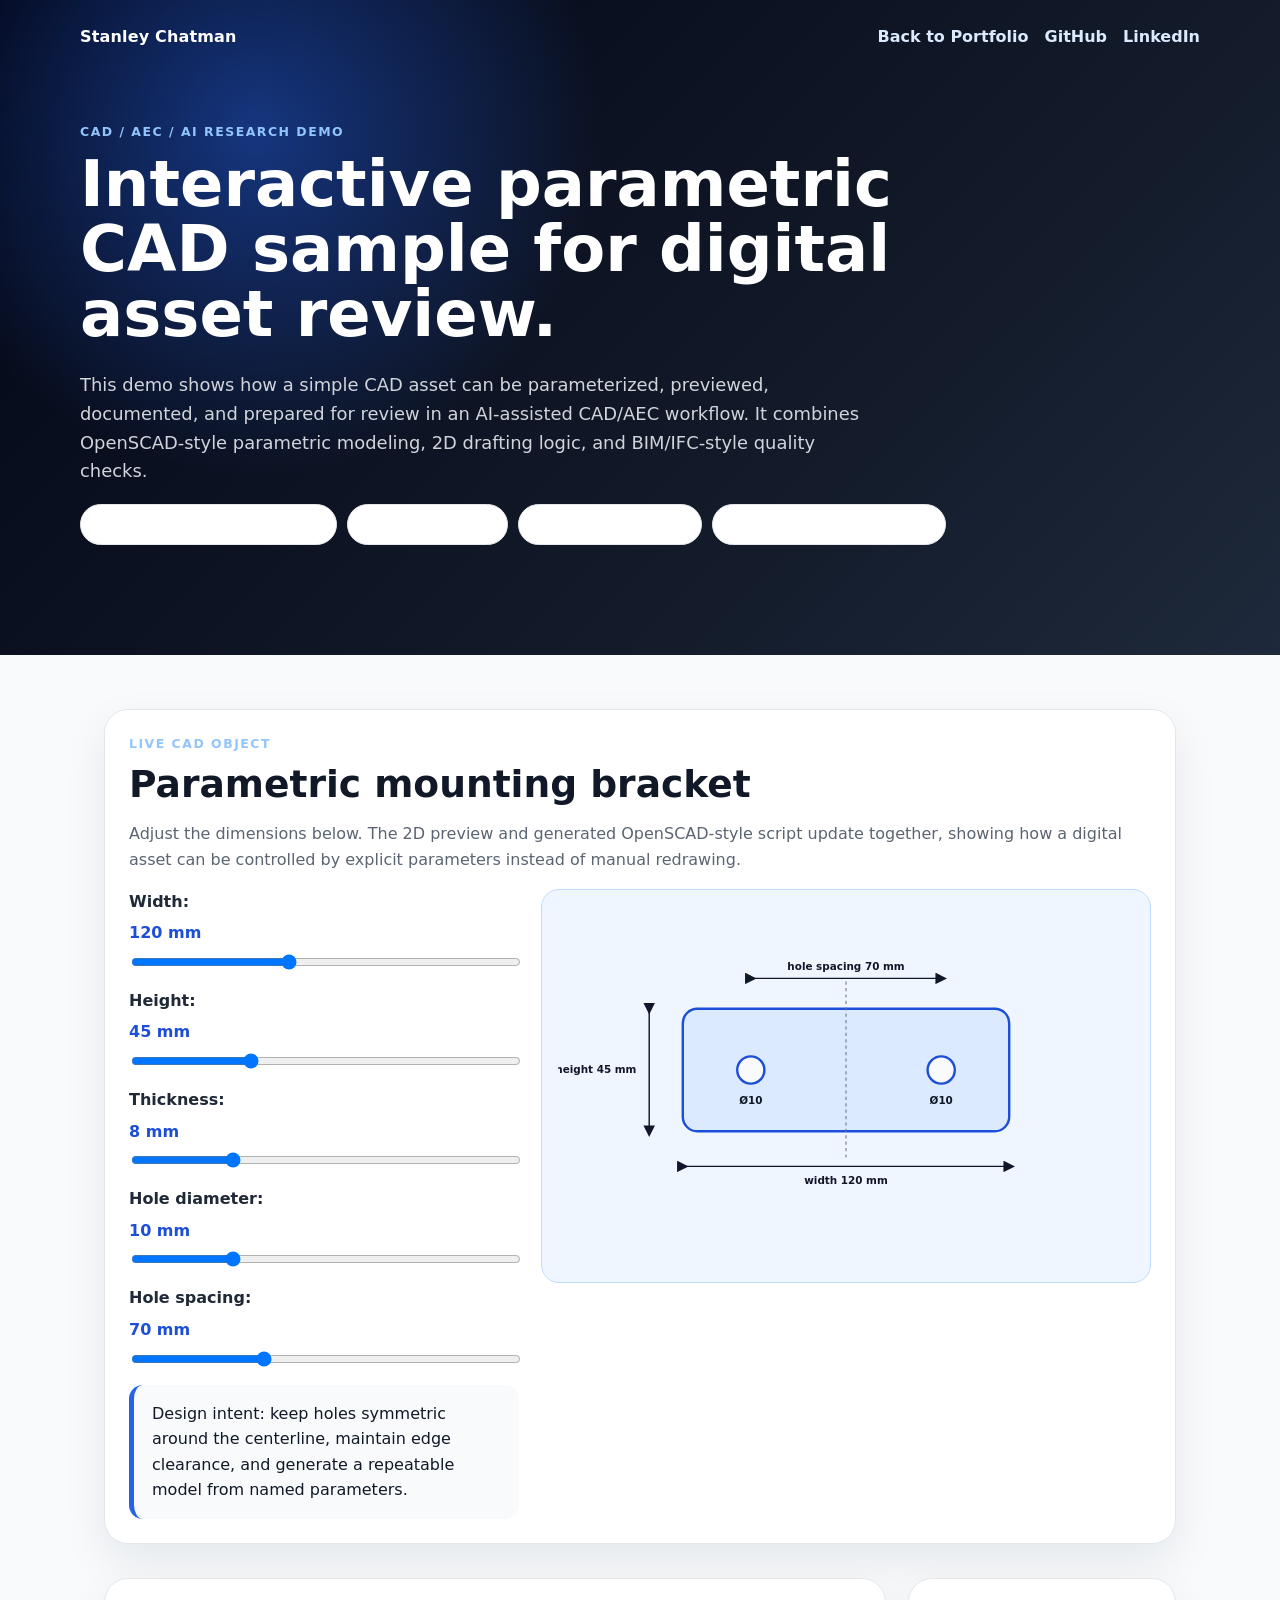
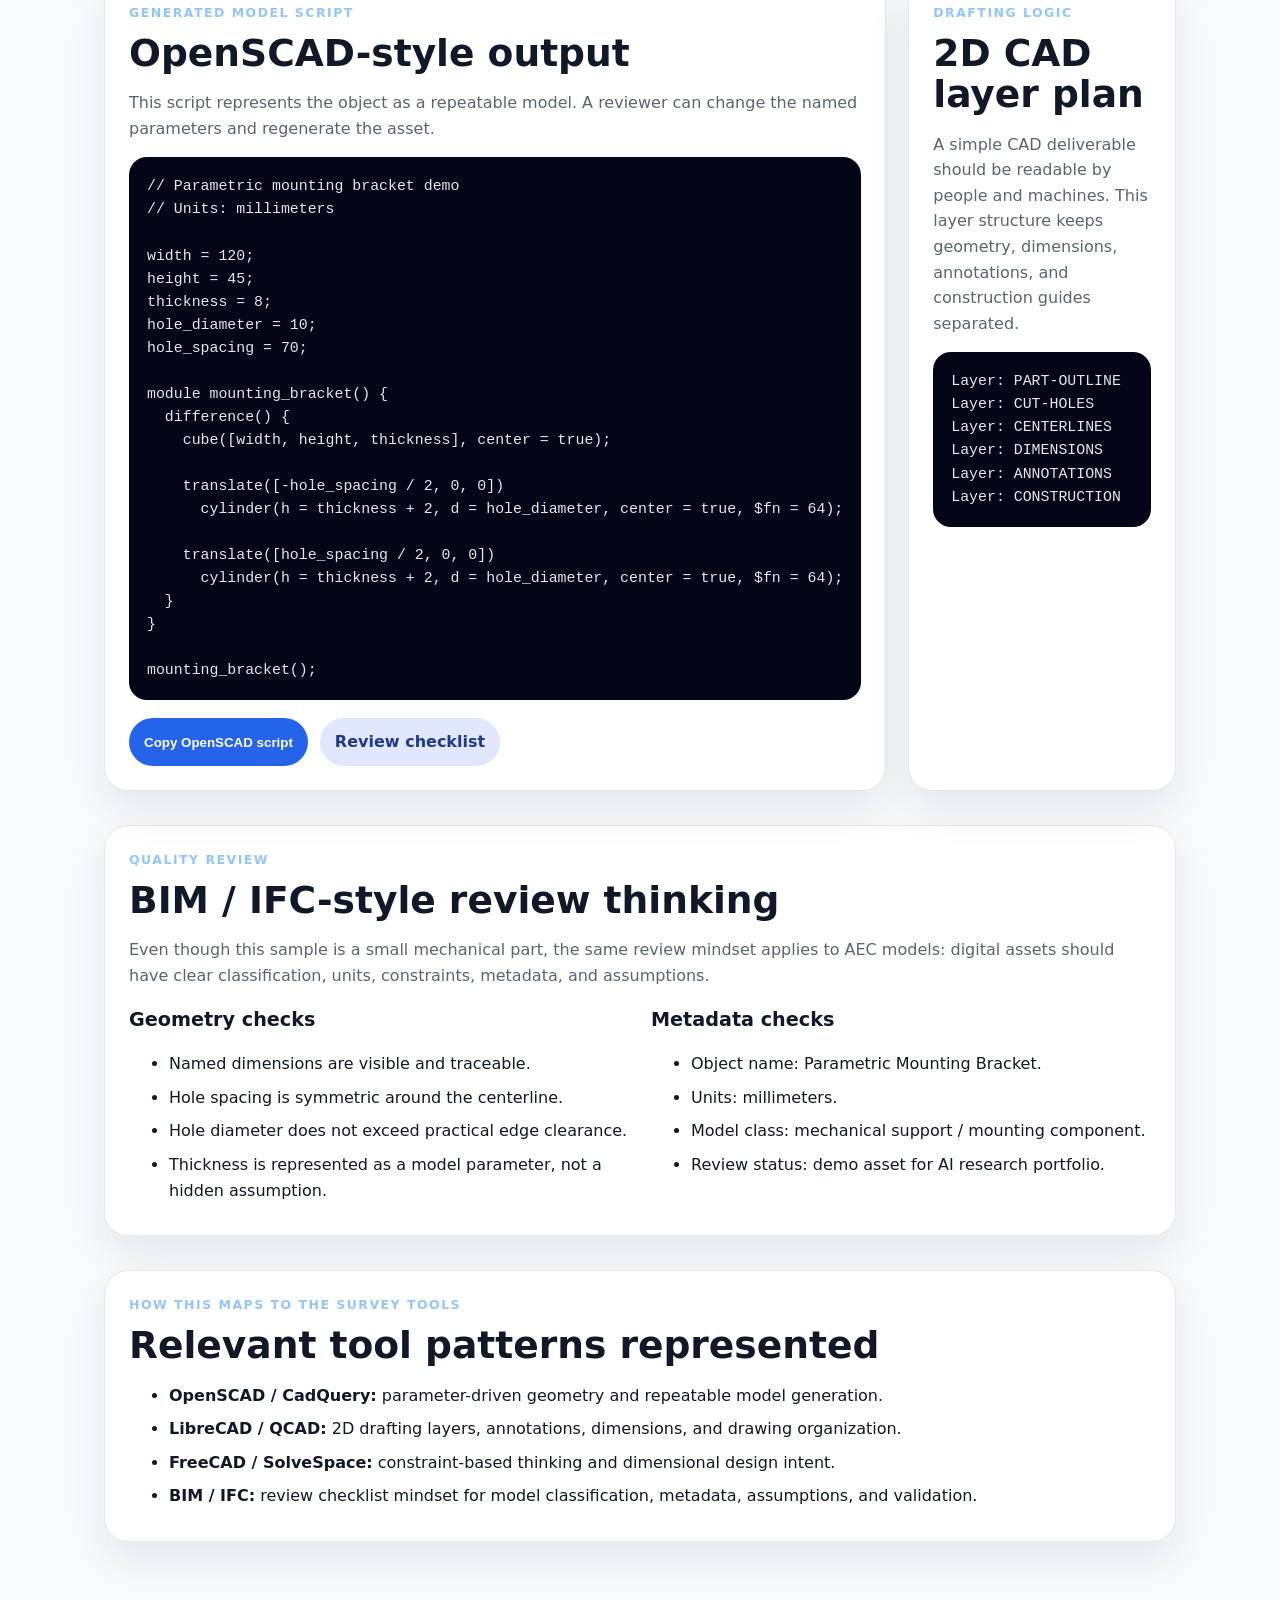
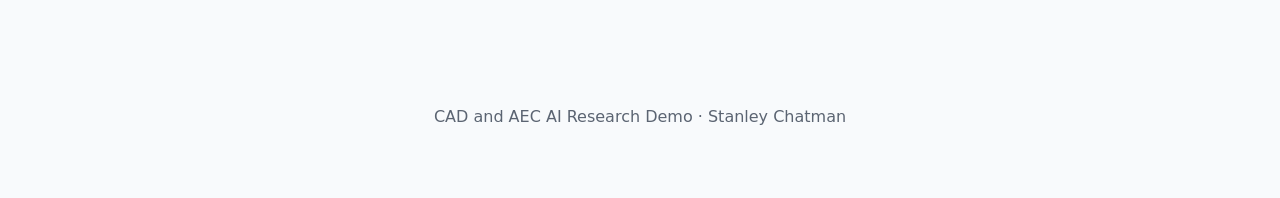
==== cad-aec-demo.html @ 9a008373 "Add files via upload" ====
<!doctype html>
<html lang="en">
<head>
  <meta charset="utf-8" />
  <meta name="viewport" content="width=device-width, initial-scale=1" />
  <title>CAD and AEC AI Research Demo | Stanley Chatman</title>
  <meta name="description" content="Interactive CAD/AEC demo showing a parameter-driven OpenSCAD-style bracket, 2D drafting view, and BIM/IFC review checklist." />
  <style>
    :root {
      --bg: #0f172a;
      --panel: #111827;
      --card: #ffffff;
      --text: #111827;
      --muted: #5b6472;
      --line: #e5e7eb;
      --accent: #2563eb;
      --accent-dark: #1d4ed8;
      --soft: #eff6ff;
      --code: #020617;
    }

    * {
      box-sizing: border-box;
    }

    body {
      margin: 0;
      font-family: Inter, ui-sans-serif, system-ui, -apple-system, BlinkMacSystemFont, "Segoe UI", sans-serif;
      color: var(--text);
      background: #f8fafc;
      line-height: 1.6;
    }

    a {
      color: var(--accent);
      font-weight: 700;
      text-decoration: none;
    }

    a:hover {
      text-decoration: underline;
    }

    header {
      color: white;
      background:
        radial-gradient(circle at 20% 20%, rgba(37, 99, 235, 0.48), transparent 30%),
        linear-gradient(135deg, #020617 0%, #111827 58%, #1e293b 100%);
      padding: 24px;
    }

    nav {
      max-width: 1120px;
      margin: 0 auto;
      display: flex;
      align-items: center;
      justify-content: space-between;
      gap: 16px;
      flex-wrap: wrap;
    }

    .brand {
      font-weight: 850;
      letter-spacing: 0.01em;
    }

    .nav-links {
      display: flex;
      gap: 16px;
      flex-wrap: wrap;
    }

    .nav-links a {
      color: #dbeafe;
    }

    .hero {
      max-width: 1120px;
      margin: 0 auto;
      padding: 72px 0 86px;
    }

    .eyebrow {
      color: #93c5fd;
      font-size: 0.78rem;
      font-weight: 850;
      letter-spacing: 0.12em;
      text-transform: uppercase;
      margin: 0 0 10px;
    }

    h1 {
      max-width: 930px;
      font-size: clamp(2.2rem, 5vw, 4.7rem);
      line-height: 1.02;
      margin: 0;
    }

    .hero p.summary {
      max-width: 780px;
      color: #d1d5db;
      font-size: 1.12rem;
      margin: 24px 0 0;
    }

    main {
      max-width: 1120px;
      margin: 0 auto;
      padding: 54px 24px 90px;
    }

    section {
      margin: 0 0 34px;
    }

    .card {
      background: var(--card);
      border: 1px solid var(--line);
      border-radius: 24px;
      padding: 24px;
      box-shadow: 0 18px 44px rgba(15, 23, 42, 0.08);
    }

    .grid {
      display: grid;
      grid-template-columns: 0.78fr 1.22fr;
      gap: 22px;
      align-items: start;
    }

    .controls {
      display: grid;
      gap: 16px;
    }

    label {
      display: grid;
      gap: 6px;
      font-weight: 750;
      color: #1f2937;
    }

    input[type="range"] {
      width: 100%;
    }

    .value {
      color: var(--accent-dark);
      font-weight: 850;
    }

    .canvas-wrap {
      background: var(--soft);
      border: 1px solid #bfdbfe;
      border-radius: 18px;
      padding: 16px;
      overflow: hidden;
    }

    svg {
      width: 100%;
      min-height: 360px;
      display: block;
    }

    .part {
      fill: #dbeafe;
      stroke: #1d4ed8;
      stroke-width: 3;
    }

    .cut {
      fill: #f8fafc;
      stroke: #1d4ed8;
      stroke-width: 3;
    }

    .dim {
      stroke: #0f172a;
      stroke-width: 1.8;
      marker-start: url(#arrow);
      marker-end: url(#arrow);
    }

    .dim-line {
      stroke: #64748b;
      stroke-width: 1.3;
      stroke-dasharray: 4 4;
    }

    .dim-text {
      font-size: 13px;
      font-weight: 800;
      fill: #0f172a;
    }

    .two-col {
      display: grid;
      grid-template-columns: 1fr 1fr;
      gap: 22px;
    }

    pre {
      margin: 0;
      background: var(--code);
      color: #e5e7eb;
      border-radius: 18px;
      padding: 18px;
      overflow-x: auto;
      font-size: 0.93rem;
      line-height: 1.55;
    }

    code {
      font-family: "Cascadia Code", "SFMono-Regular", Consolas, monospace;
    }

    h2 {
      margin: 0 0 12px;
      font-size: clamp(1.6rem, 3vw, 2.35rem);
      line-height: 1.1;
    }

    h3 {
      margin: 0 0 10px;
      font-size: 1.2rem;
    }

    p {
      color: var(--muted);
    }

    .tag-row {
      display: flex;
      flex-wrap: wrap;
      gap: 10px;
      margin-top: 18px;
    }

    .tag {
      border: 1px solid var(--line);
      background: white;
      border-radius: 999px;
      padding: 8px 12px;
      font-size: 0.9rem;
      font-weight: 750;
    }

    ul {
      margin-bottom: 0;
    }

    li {
      margin-bottom: 8px;
    }

    .note {
      border-left: 5px solid var(--accent);
      background: #f8fafc;
      padding: 16px 18px;
      border-radius: 14px;
    }

    .button-row {
      display: flex;
      flex-wrap: wrap;
      gap: 12px;
      margin-top: 18px;
    }

    button, .button {
      border: 0;
      background: var(--accent);
      color: white;
      border-radius: 999px;
      padding: 11px 15px;
      font-weight: 800;
      cursor: pointer;
      display: inline-block;
    }

    .button.secondary {
      background: #e0e7ff;
      color: #1e3a8a;
    }

    footer {
      text-align: center;
      color: #64748b;
      padding: 22px 24px 52px;
    }

    @media (max-width: 860px) {
      .grid,
      .two-col {
        grid-template-columns: 1fr;
      }

      .hero {
        padding: 52px 0 66px;
      }
    }
  </style>
</head>
<body>
  <header>
    <nav>
      <div class="brand">Stanley Chatman</div>
      <div class="nav-links">
        <a href="./">Back to Portfolio</a>
        <a href="https://github.com/stanchat">GitHub</a>
        <a href="https://www.linkedin.com/in/stanchatman/">LinkedIn</a>
      </div>
    </nav>

    <div class="hero">
      <p class="eyebrow">CAD / AEC / AI Research Demo</p>
      <h1>Interactive parametric CAD sample for digital asset review.</h1>
      <p class="summary">
        This demo shows how a simple CAD asset can be parameterized, previewed, documented,
        and prepared for review in an AI-assisted CAD/AEC workflow. It combines OpenSCAD-style
        parametric modeling, 2D drafting logic, and BIM/IFC-style quality checks.
      </p>
      <div class="tag-row">
        <span class="tag">OpenSCAD-style parameters</span>
        <span class="tag">2D drafting view</span>
        <span class="tag">Constraint thinking</span>
        <span class="tag">BIM / IFC review checklist</span>
      </div>
    </div>
  </header>

  <main>
    <section class="card">
      <p class="eyebrow">Live CAD object</p>
      <h2>Parametric mounting bracket</h2>
      <p>
        Adjust the dimensions below. The 2D preview and generated OpenSCAD-style script update
        together, showing how a digital asset can be controlled by explicit parameters instead
        of manual redrawing.
      </p>

      <div class="grid">
        <div class="controls">
          <label>
            Width: <span class="value"><span id="widthValue">120</span> mm</span>
            <input id="width" type="range" min="80" max="180" value="120" step="5" />
          </label>

          <label>
            Height: <span class="value"><span id="heightValue">45</span> mm</span>
            <input id="height" type="range" min="30" max="80" value="45" step="5" />
          </label>

          <label>
            Thickness: <span class="value"><span id="thicknessValue">8</span> mm</span>
            <input id="thickness" type="range" min="4" max="20" value="8" step="1" />
          </label>

          <label>
            Hole diameter: <span class="value"><span id="holeValue">10</span> mm</span>
            <input id="hole" type="range" min="6" max="22" value="10" step="1" />
          </label>

          <label>
            Hole spacing: <span class="value"><span id="spacingValue">70</span> mm</span>
            <input id="spacing" type="range" min="40" max="130" value="70" step="5" />
          </label>

          <div class="note">
            Design intent: keep holes symmetric around the centerline, maintain edge clearance,
            and generate a repeatable model from named parameters.
          </div>
        </div>

        <div class="canvas-wrap">
          <svg id="cadSvg" viewBox="0 0 720 420" role="img" aria-label="Parametric mounting bracket CAD preview">
            <defs>
              <marker id="arrow" markerWidth="8" markerHeight="8" refX="4" refY="4" orient="auto">
                <path d="M0,0 L8,4 L0,8 z" fill="#0f172a"></path>
              </marker>
            </defs>
            <g id="drawing"></g>
          </svg>
        </div>
      </div>
    </section>

    <section class="two-col">
      <div class="card">
        <p class="eyebrow">Generated model script</p>
        <h2>OpenSCAD-style output</h2>
        <p>
          This script represents the object as a repeatable model. A reviewer can change the
          named parameters and regenerate the asset.
        </p>
        <pre><code id="scadCode"></code></pre>
        <div class="button-row">
          <button id="copyScad">Copy OpenSCAD script</button>
          <a class="button secondary" href="#review">Review checklist</a>
        </div>
      </div>

      <div class="card">
        <p class="eyebrow">Drafting logic</p>
        <h2>2D CAD layer plan</h2>
        <p>
          A simple CAD deliverable should be readable by people and machines. This layer structure
          keeps geometry, dimensions, annotations, and construction guides separated.
        </p>
        <pre><code>Layer: PART-OUTLINE
Layer: CUT-HOLES
Layer: CENTERLINES
Layer: DIMENSIONS
Layer: ANNOTATIONS
Layer: CONSTRUCTION</code></pre>
      </div>
    </section>

    <section id="review" class="card">
      <p class="eyebrow">Quality review</p>
      <h2>BIM / IFC-style review thinking</h2>
      <p>
        Even though this sample is a small mechanical part, the same review mindset applies to
        AEC models: digital assets should have clear classification, units, constraints, metadata,
        and assumptions.
      </p>

      <div class="two-col">
        <div>
          <h3>Geometry checks</h3>
          <ul>
            <li>Named dimensions are visible and traceable.</li>
            <li>Hole spacing is symmetric around the centerline.</li>
            <li>Hole diameter does not exceed practical edge clearance.</li>
            <li>Thickness is represented as a model parameter, not a hidden assumption.</li>
          </ul>
        </div>

        <div>
          <h3>Metadata checks</h3>
          <ul>
            <li>Object name: Parametric Mounting Bracket.</li>
            <li>Units: millimeters.</li>
            <li>Model class: mechanical support / mounting component.</li>
            <li>Review status: demo asset for AI research portfolio.</li>
          </ul>
        </div>
      </div>
    </section>

    <section class="card">
      <p class="eyebrow">How this maps to the survey tools</p>
      <h2>Relevant tool patterns represented</h2>
      <ul>
        <li><strong>OpenSCAD / CadQuery:</strong> parameter-driven geometry and repeatable model generation.</li>
        <li><strong>LibreCAD / QCAD:</strong> 2D drafting layers, annotations, dimensions, and drawing organization.</li>
        <li><strong>FreeCAD / SolveSpace:</strong> constraint-based thinking and dimensional design intent.</li>
        <li><strong>BIM / IFC:</strong> review checklist mindset for model classification, metadata, assumptions, and validation.</li>
      </ul>
    </section>
  </main>

  <footer>
    <p>CAD and AEC AI Research Demo · Stanley Chatman</p>
  </footer>

  <script>
    const inputs = {
      width: document.getElementById("width"),
      height: document.getElementById("height"),
      thickness: document.getElementById("thickness"),
      hole: document.getElementById("hole"),
      spacing: document.getElementById("spacing")
    };

    const labels = {
      width: document.getElementById("widthValue"),
      height: document.getElementById("heightValue"),
      thickness: document.getElementById("thicknessValue"),
      hole: document.getElementById("holeValue"),
      spacing: document.getElementById("spacingValue")
    };

    const drawing = document.getElementById("drawing");
    const scadCode = document.getElementById("scadCode");

    function getParams() {
      return {
        width: Number(inputs.width.value),
        height: Number(inputs.height.value),
        thickness: Number(inputs.thickness.value),
        hole: Number(inputs.hole.value),
        spacing: Number(inputs.spacing.value)
      };
    }

    function svgEl(name, attrs = {}) {
      const el = document.createElementNS("http://www.w3.org/2000/svg", name);
      for (const [key, value] of Object.entries(attrs)) {
        el.setAttribute(key, value);
      }
      return el;
    }

    function addText(x, y, value, anchor = "middle") {
      const text = svgEl("text", {
        x,
        y,
        "text-anchor": anchor,
        class: "dim-text"
      });
      text.textContent = value;
      drawing.appendChild(text);
    }

    function render() {
      const p = getParams();

      Object.keys(labels).forEach((key) => {
        labels[key].textContent = p[key];
      });

      const scale = Math.min(3.4, 430 / p.width, 180 / p.height);
      const w = p.width * scale;
      const h = p.height * scale;
      const holeR = (p.hole * scale) / 2;
      const spacing = p.spacing * scale;

      const cx = 360;
      const cy = 190;
      const x = cx - w / 2;
      const y = cy - h / 2;
      const radius = Math.min(18, h / 5);

      drawing.innerHTML = "";

      const bracket = svgEl("rect", {
        x,
        y,
        width: w,
        height: h,
        rx: radius,
        class: "part"
      });
      drawing.appendChild(bracket);

      const leftHole = svgEl("circle", {
        cx: cx - spacing / 2,
        cy,
        r: holeR,
        class: "cut"
      });
      const rightHole = svgEl("circle", {
        cx: cx + spacing / 2,
        cy,
        r: holeR,
        class: "cut"
      });
      drawing.appendChild(leftHole);
      drawing.appendChild(rightHole);

      drawing.appendChild(svgEl("line", {
        x1: cx,
        y1: y - 34,
        x2: cx,
        y2: y + h + 34,
        class: "dim-line"
      }));

      drawing.appendChild(svgEl("line", {
        x1: x,
        y1: y + h + 44,
        x2: x + w,
        y2: y + h + 44,
        class: "dim"
      }));
      addText(cx, y + h + 66, `width ${p.width} mm`);

      drawing.appendChild(svgEl("line", {
        x1: x - 42,
        y1: y,
        x2: x - 42,
        y2: y + h,
        class: "dim"
      }));
      addText(x - 58, cy + 4, `height ${p.height} mm`, "end");

      drawing.appendChild(svgEl("line", {
        x1: cx - spacing / 2,
        y1: y - 38,
        x2: cx + spacing / 2,
        y2: y - 38,
        class: "dim"
      }));
      addText(cx, y - 48, `hole spacing ${p.spacing} mm`);

      addText(cx - spacing / 2, cy + holeR + 26, `Ø${p.hole}`);
      addText(cx + spacing / 2, cy + holeR + 26, `Ø${p.hole}`);

      scadCode.textContent = `// Parametric mounting bracket demo
// Units: millimeters

width = ${p.width};
height = ${p.height};
thickness = ${p.thickness};
hole_diameter = ${p.hole};
hole_spacing = ${p.spacing};

module mounting_bracket() {
  difference() {
    cube([width, height, thickness], center = true);

    translate([-hole_spacing / 2, 0, 0])
      cylinder(h = thickness + 2, d = hole_diameter, center = true, $fn = 64);

    translate([hole_spacing / 2, 0, 0])
      cylinder(h = thickness + 2, d = hole_diameter, center = true, $fn = 64);
  }
}

mounting_bracket();`;
    }

    Object.values(inputs).forEach((input) => {
      input.addEventListener("input", render);
    });

    document.getElementById("copyScad").addEventListener("click", async () => {
      try {
        await navigator.clipboard.writeText(scadCode.textContent);
        document.getElementById("copyScad").textContent = "Copied";
        setTimeout(() => {
          document.getElementById("copyScad").textContent = "Copy OpenSCAD script";
        }, 1400);
      } catch (error) {
        alert("Copy failed. You can still select the code manually.");
      }
    });

    render();
  </script>
</body>
</html>
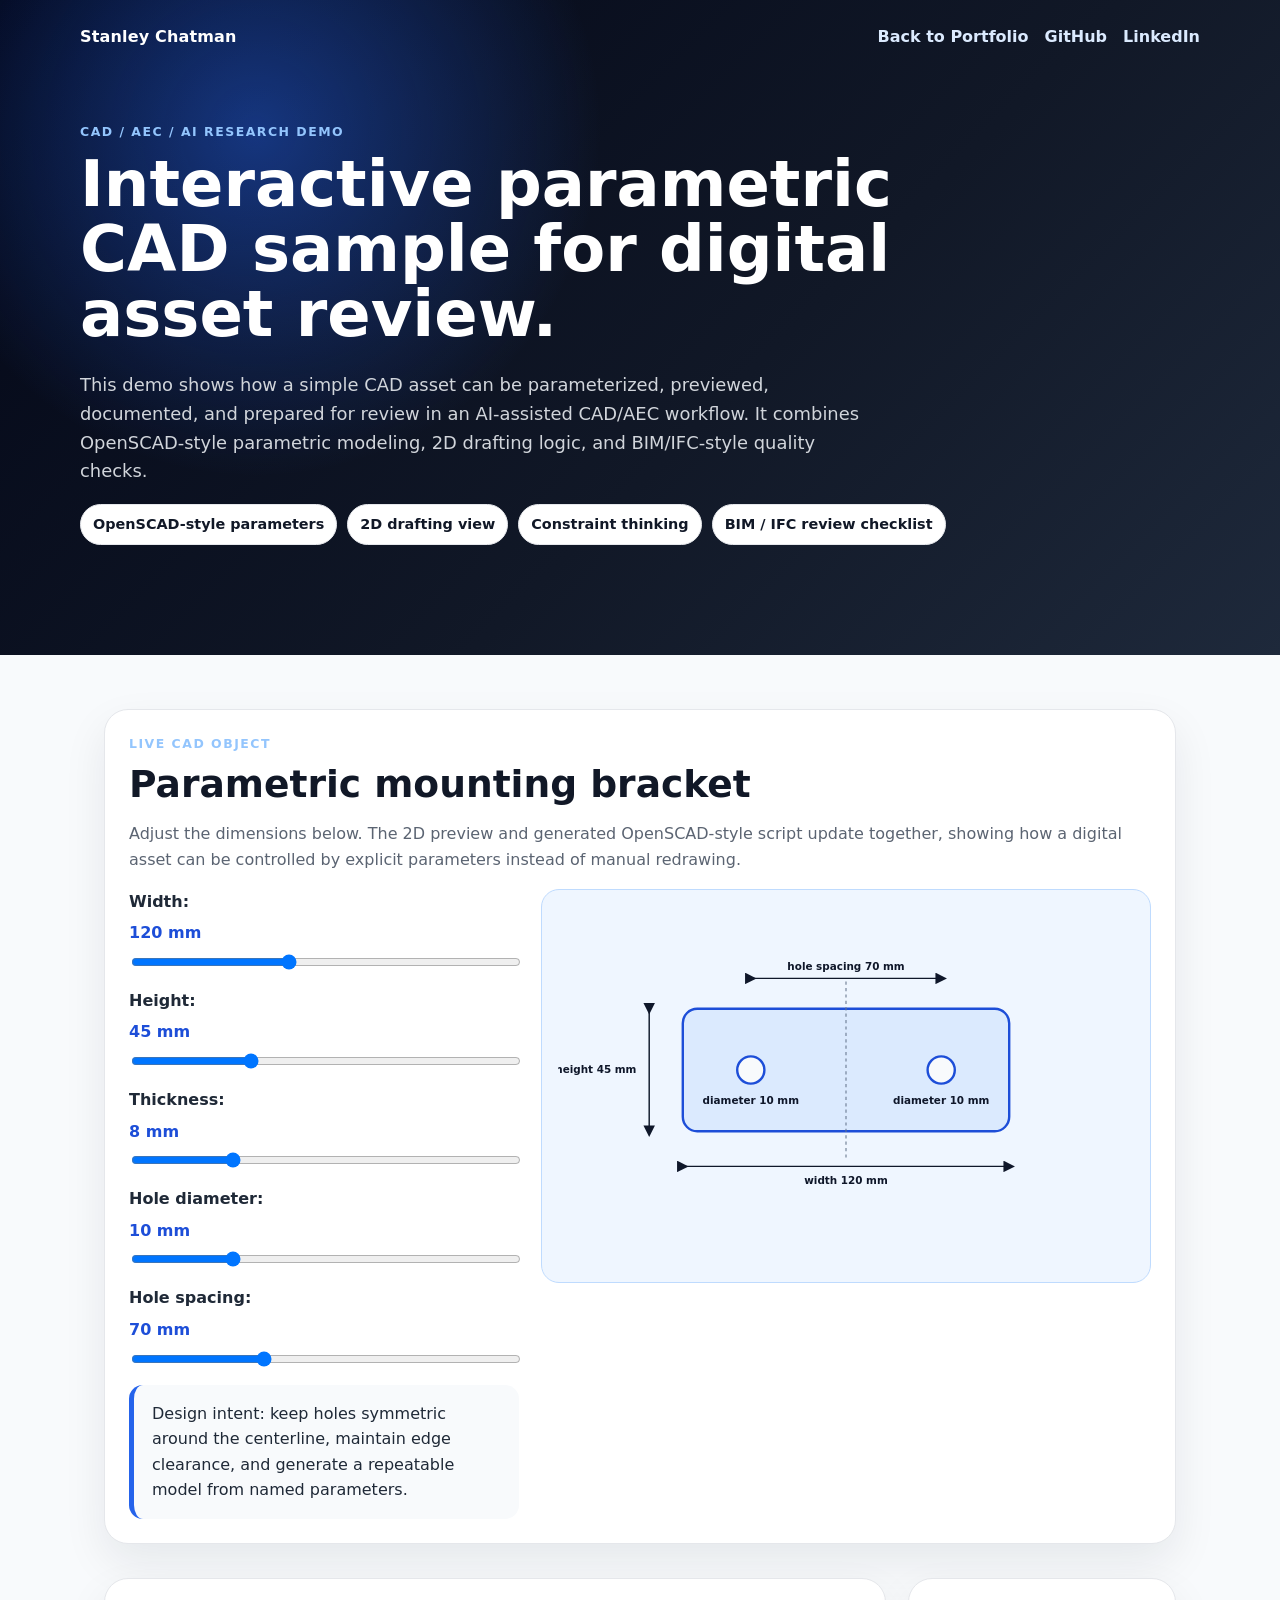
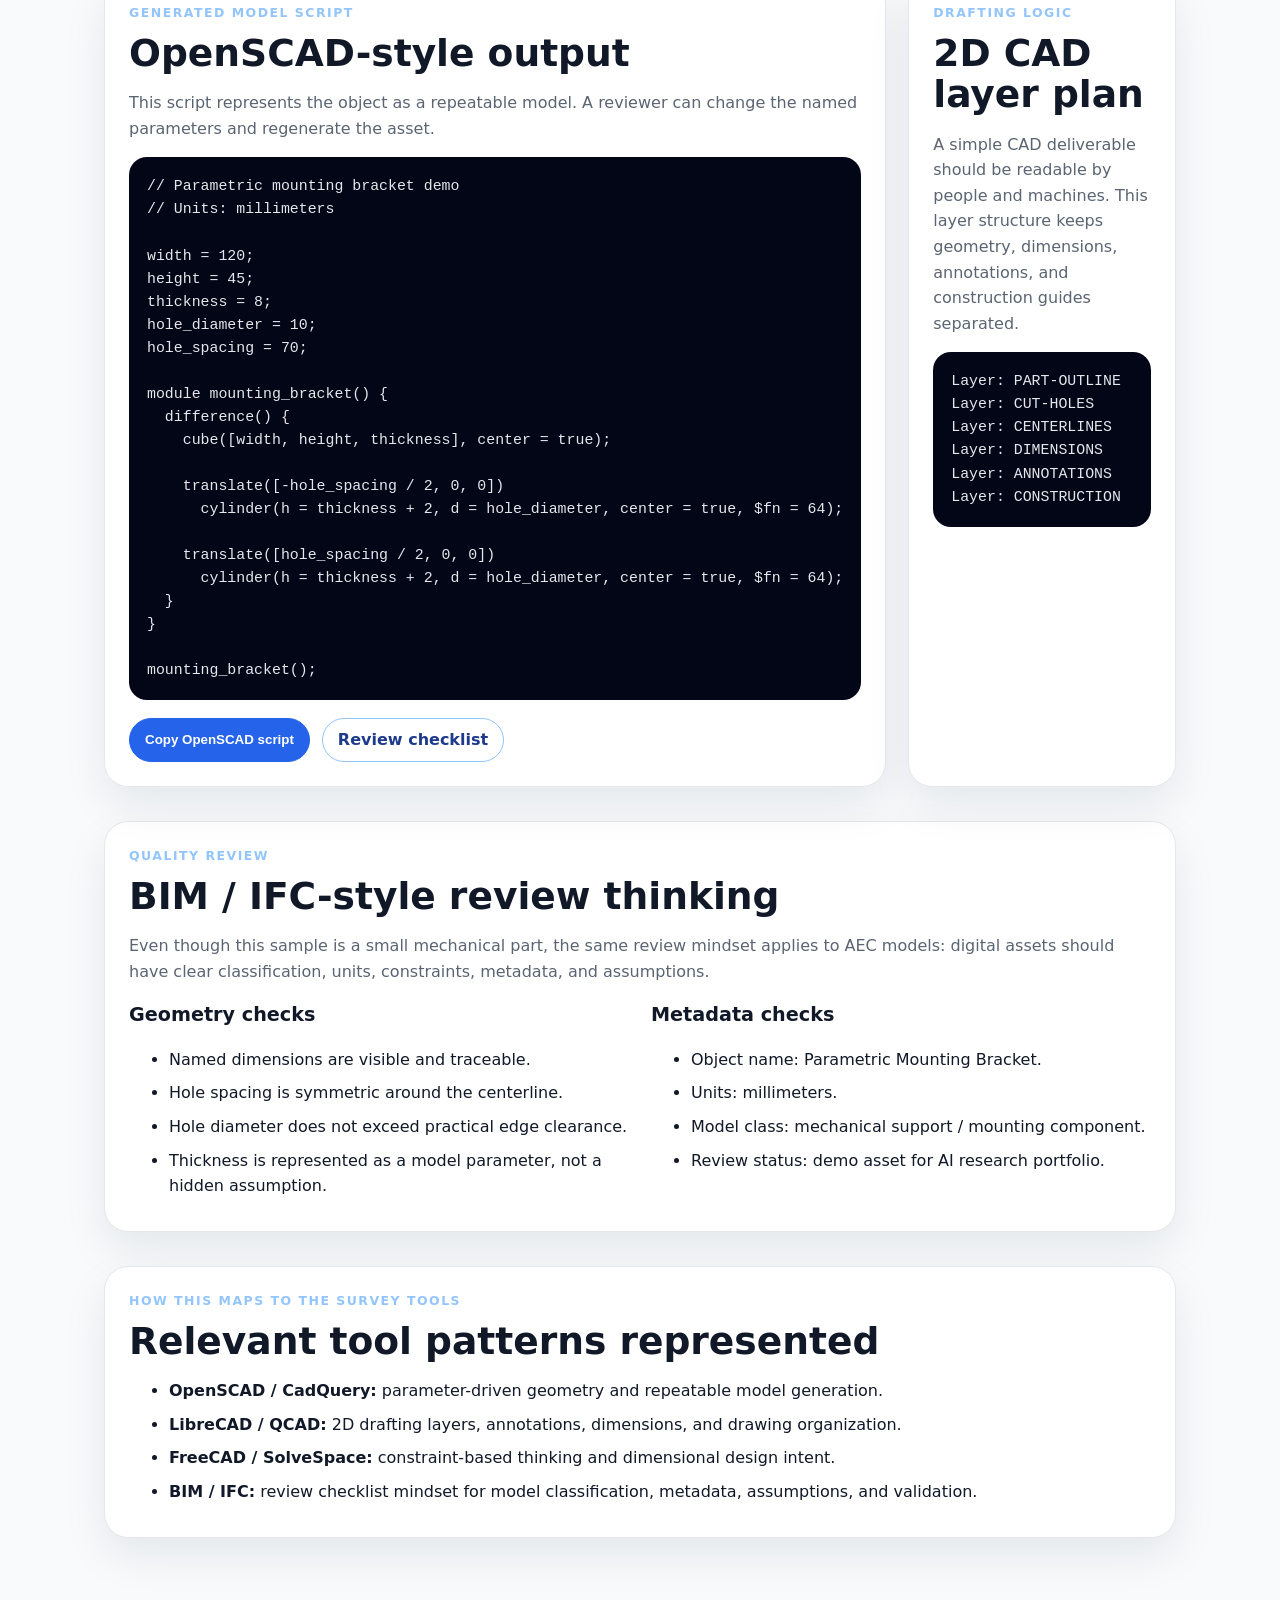
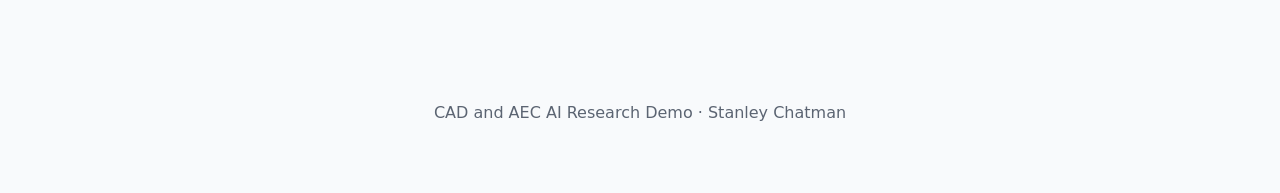
==== commit 2997ec30: "Refactor CSS styles and update button attributes" ====
--- a/cad-aec-demo.html
+++ b/cad-aec-demo.html
@@ -70,7 +70,9 @@
       flex-wrap: wrap;
     }
 
-    .nav-links a {
+    .nav-links a,
+    .nav-links a:link,
+    .nav-links a:visited {
       color: #dbeafe;
     }
 
@@ -240,6 +242,7 @@
     .tag {
       border: 1px solid var(--line);
       background: white;
+      color: #111827;
       border-radius: 999px;
       padding: 8px 12px;
       font-size: 0.9rem;
@@ -259,6 +262,7 @@
       background: #f8fafc;
       padding: 16px 18px;
       border-radius: 14px;
+      color: #1f2937;
     }
 
     .button-row {
@@ -268,20 +272,46 @@
       margin-top: 18px;
     }
 
-    button, .button {
-      border: 0;
+    button,
+    .button,
+    a.button,
+    a.button:link,
+    a.button:visited {
+      appearance: none;
+      border: 1px solid var(--accent);
       background: var(--accent);
-      color: white;
+      color: #ffffff;
       border-radius: 999px;
       padding: 11px 15px;
       font-weight: 800;
       cursor: pointer;
       display: inline-block;
-    }
-
-    .button.secondary {
-      background: #e0e7ff;
+      text-decoration: none;
+      line-height: 1.2;
+    }
+
+    button:hover,
+    .button:hover,
+    a.button:hover {
+      filter: brightness(0.96);
+      text-decoration: none;
+    }
+
+    .button.secondary,
+    a.button.secondary,
+    a.button.secondary:link,
+    a.button.secondary:visited {
+      background: #ffffff;
       color: #1e3a8a;
+      border: 1px solid #93c5fd;
+      text-decoration: none;
+    }
+
+    .button.secondary:hover,
+    a.button.secondary:hover {
+      background: #dbeafe;
+      color: #0f172a;
+      text-decoration: none;
     }
 
     footer {
@@ -396,7 +426,7 @@
         </p>
         <pre><code id="scadCode"></code></pre>
         <div class="button-row">
-          <button id="copyScad">Copy OpenSCAD script</button>
+          <button id="copyScad" type="button">Copy OpenSCAD script</button>
           <a class="button secondary" href="#review">Review checklist</a>
         </div>
       </div>
@@ -505,8 +535,8 @@
 
     function addText(x, y, value, anchor = "middle") {
       const text = svgEl("text", {
-        x,
-        y,
+        x: x,
+        y: y,
         "text-anchor": anchor,
         class: "dim-text"
       });
@@ -536,8 +566,8 @@
       drawing.innerHTML = "";
 
       const bracket = svgEl("rect", {
-        x,
-        y,
+        x: x,
+        y: y,
         width: w,
         height: h,
         rx: radius,
@@ -547,16 +577,18 @@
 
       const leftHole = svgEl("circle", {
         cx: cx - spacing / 2,
-        cy,
+        cy: cy,
         r: holeR,
         class: "cut"
       });
+
       const rightHole = svgEl("circle", {
         cx: cx + spacing / 2,
-        cy,
+        cy: cy,
         r: holeR,
         class: "cut"
       });
+
       drawing.appendChild(leftHole);
       drawing.appendChild(rightHole);
 
@@ -595,8 +627,8 @@
       }));
       addText(cx, y - 48, `hole spacing ${p.spacing} mm`);
 
-      addText(cx - spacing / 2, cy + holeR + 26, `Ø${p.hole}`);
-      addText(cx + spacing / 2, cy + holeR + 26, `Ø${p.hole}`);
+      addText(cx - spacing / 2, cy + holeR + 26, `diameter ${p.hole} mm`);
+      addText(cx + spacing / 2, cy + holeR + 26, `diameter ${p.hole} mm`);
 
       scadCode.textContent = `// Parametric mounting bracket demo
 // Units: millimeters
